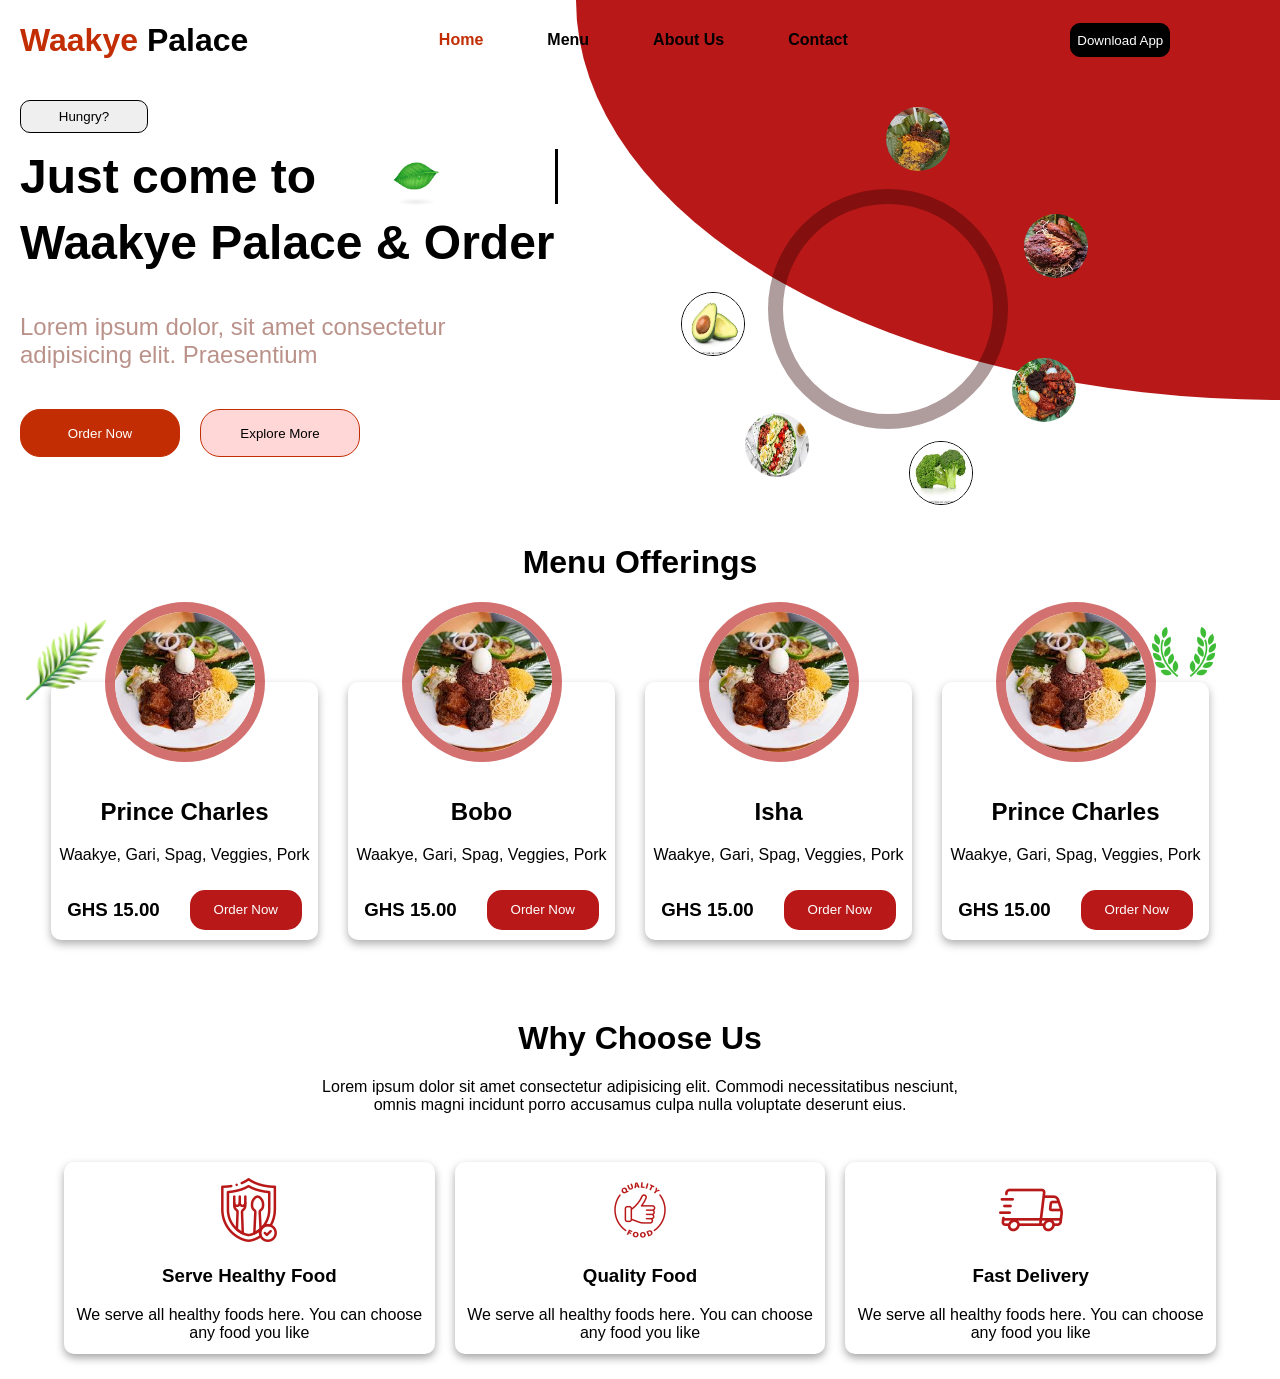
==== index.html @ 773791e7 "first commit" ====
<!DOCTYPE html>
<html lang="en">
<head>
    <meta charset="UTF-8">
    <meta name="viewport" content="width=device-width, initial-scale=1.0">
    <title>Waakye Palace</title>
    <link rel="stylesheet" href="index.css">
</head>
<body>
    <main>
        
        <div class="labels">
            <h1> <span class="active">Waakye</span> Palace</h1>
            <div class="nav-links">
                <a class="active" href="">Home</a>
                <a href="">Menu</a>
                <a href="">About Us</a>
                <a href="">Contact</a>
            </div>
            <button>Download App</button>
        </div>
        <div class="wrapper">
            <div class="concave"></div>
        </div>
        <div class="overlay"></div>
        <div class="second-follow-wrapper">
            <div class="modal-container">
                <div class="order-modal">
                    <form action="">
                        <div class="first-drop">
                            <input type="text" id="user-input" placeholder="Select Package" />
                            <button class="toggle-btn" data-target="Prince-Charles1">Select Option</button>
                            <select id="Prince-Charles1" style="display: none;">
                                <option value="option1">Option 1</option>
                                <option value="option2">Option 2</option>
                                <option value="option3">Option 3</option>
                                <option value="option4">Option 4</option>
                            </select>
                        </div>
                        <div class="first-drop second">
                            <input type="text" id="user-input" placeholder="Destination" />
                            <button class="toggle-btn" data-target="Prince-Charles2">Select Option</button>
                            <select id="Prince-Charles2" style="display: none;">
                                <option value="option1">Option 1</option>
                                <option value="option2">Option 2</option>
                                <option value="option3">Option 3</option>
                                <option value="option4">Option 4</option>
                            </select>
                        </div>
                        <div class="first-drop second">
                            <input type="text" id="user-input" placeholder="Topings" />
                            <button class="toggle-btn" data-target="Prince-Charles3">Select Option</button>
                            <select id="Prince-Charles3" style="display: none;">
                                <option value="option1">Option 1</option>
                                <option value="option2">Option 2</option>
                                <option value="option3">Option 3</option>
                                <option value="option4">Option 4</option>
                            </select>
                        </div>
                        <div class="first-drop second textarea">
                            <textarea id="user-note" placeholder="Add a note..."></textarea>
                        </div>
                        <button>Place Order</button>
                    </form>
                </div>
            </div>
            <button class="hungry">Hungry?</button>
            <img class="floatingleaf"  src="leaves2.avif" alt="">
            <img class="floatingleaf2"  src="leavesO.png" alt="">
            <img class="floatingleaf3"  src="Olive.png" alt="">
            <div class="second-follow">
                <div class="text-content">
                    <!-- <h1 class="typewriter">Just come to <br> Waakye Palace & Order</h1> -->
                    <h1>
                        <span class="typewriter line1">Just come to</span><br>
                        <span class="typewriter line2">Waakye Palace & Order</span>
                    </h1>
                    <p>
                        Lorem ipsum dolor, sit amet consectetur <br> adipisicing elit. 
                        Praesentium 
                    </p>
                    <div class="buttons">
                        <button class="active order-now">Order Now</button>
                        <button class="explore">Explore More</button>
                    </div>

                    
                </div>
                <div class="img-content">
                    <div class="center-container">
                        <video src="middleVid.mp4" class="big-food" autoplay loop muted></video>
                        
                        <div class="orbit">
                            <video src="SmallFood.mp4" class="small-food small1" autoplay loop muted></video>
                            <img src="small2.jpeg" class="small-food small2" />
                            <img src="small3.jpeg" class="small-food small3" />
                            <img src="small4.jpeg" class="small-food small4" />
                            <img src="small6.jpeg" class="small-food small6" />
                            <img src="small5.jpeg" class="small-food small5" />
                            <img src="small8.jpeg" class="small-food small8" />
                        </div>
                    </div>
                </div>
            </div>
        </div>
        <div class="choices">
            <!-- I will make this side Dynamic sorta thing -->
            <h1>Menu Offerings</h1>
            <div class="cards">
                <div class="card-items">
                    <img src="small1.jpeg" alt="">
                    <div class="card-details">
                        <h2>Prince Charles</h2>
                        <p>Waakye, Gari, Spag, Veggies, Pork</p>
                        <div class="card-buttons">
                            <h3>GHS 15.00</h3>
                            <button>Order Now</button>
                        </div>
                    </div>
                </div>
                <div class="card-items">
                    <img src="small1.jpeg" alt="">
                    <div class="card-details">
                        <h2>Bobo</h2>
                        <p>Waakye, Gari, Spag, Veggies, Pork</p>
                        <div class="card-buttons">
                            <h3>GHS 15.00</h3>
                            <button>Order Now</button>
                        </div>
                    </div>
                </div>
                <div class="card-items">
                    <img src="small1.jpeg" alt="">
                    <div class="card-details">
                        <h2>Isha</h2>
                        <p>Waakye, Gari, Spag, Veggies, Pork</p>
                        <div class="card-buttons">
                            <h3>GHS 15.00</h3>
                            <button>Order Now</button>
                        </div>
                    </div>
                </div>
                <div class="card-items">
                    <img src="small1.jpeg" alt="">
                    <div class="card-details">
                        <h2>Prince Charles</h2>
                        <p>Waakye, Gari, Spag, Veggies, Pork</p>
                        <div class="card-buttons">
                            <h3>GHS 15.00</h3>
                            <button>Order Now</button>
                        </div>
                    </div>
                </div>
                
            </div>
        </div>
        <div class="ending">
            <div class="text-contents">
                <h1>Why Choose Us</h1>
                <p>
                    Lorem ipsum dolor sit amet consectetur adipisicing elit. Commodi necessitatibus nesciunt, 
                    omnis magni incidunt porro accusamus culpa nulla voluptate deserunt eius. 
                </p>
            </div>
            <div class="cards-container">
                <div class="container-items">
                    <div class="ending-cards">
                        <img src="food-safety.png" alt="">
                        <h3>Serve Healthy Food</h3>
                        <p>We serve all healthy foods here. You can choose any food you like</p>
                    </div>
                </div>
                <div class="container-items">
                    <div class="ending-cards">
                        <img src="food.png" alt="">
                        <h3>Quality Food</h3>
                        <p>We serve all healthy foods here. You can choose any food you like</p>
                    </div>
                </div>
                <div class="container-items">
                    <div class="ending-cards">
                        <img src="express-delivery.png" alt="">
                        <h3>Fast Delivery</h3>
                        <p>We serve all healthy foods here. You can choose any food you like</p>
                    </div>
                </div>
            </div>
        </div>
    </main>
    <script src="index.js"></script>
</body>
</html>
---- index.css ----
* {
    box-sizing: border-box;
}

body{
    max-width: 100%;
    overflow-x: hidden;
    margin: 0;
    padding: 0;
    font-family: "Roboto", sans-serif;
    padding-bottom: 25px;
}


.wrapper{
    height: 25rem;
}

.concave{
    width: 55%;
    height: 100%;
    background-color: #b81818;
    margin-left: auto;
    border-bottom-left-radius: 100% 100%;
    border-top-left-radius: 0;
    border-top-right-radius: 0;
    border-bottom-right-radius: 0;
}

.labels{
    position: absolute;
    display: flex;
    align-items: center;
    width: 100%;
    height: 5rem;
    padding-left: 20px;
}

.labels .nav-links{
    display: flex;
    justify-content: center;
    width: 50%;
    gap: 4rem;
    margin-left: 5rem;
}

.nav-links .active,
.active{
    color: rgba(194, 45, 4);
}



.nav-links a:nth-last-child(2):hover,
.nav-links a:nth-last-child(1):hover {
    color: white; 
}


.explore{
    background: #ffc9c9bb;
}

.labels button{
    margin-left: 7rem;
    height: 2.1rem;
    background: black;
    border: 0.5px solid black;
    border-radius: 10px;
    outline: none;
    color: white;
}

.hungry{
    border: 1px solid black;
    padding: 8px;
    border-radius: 10px;
    width: 8rem;
}

.nav-links a{
    text-decoration: none;
    font-weight: bold;
    font-size: 16px;
    color: black;
}

.second-follow-wrapper{
    margin-top: -20rem;
    height: 50%;
    width: 100%;
    position: absolute;
    padding: 20px;
}

.second-follow{
    margin-top: 4rem;
    display: flex;
    align-items: center;
}



.text-content{
    margin-top: -5rem;
    width: 50%;
}

.text-content h1{
    font: bold;
    font-size: 48px;

    width: fit-content;
}

.text-content p{
    
    color: rgb(186, 146, 138);
    font-size: 24px;
}

.buttons{
    display: flex;
    gap: 20px;
    
}

.buttons .active{
    background: rgba(194, 45, 4);
    color: white;
}

.text-content button{
    width: 10rem;
    height: 3rem;
    cursor: pointer;
    border: 1px solid rgba(194, 45, 4);
    margin-top: 1rem;
    border-radius: 20px;
}

/* start from here */

.typewriter {
    overflow: hidden;
    white-space: nowrap;
    border-right: 3px solid black;
    display: inline-block;
    font-size: 48px;
  }
  
  /* First line typing */
  .line1 {
    width: 0;
    animation: typing 3s steps(20, end) forwards, blink 0.7s step-end infinite;
  }
  
  /* Second line typing (after first line finishes) */
  .line2 {
    width: 0;
    animation: typing 3s steps(25, end) forwards, blink 0.7s step-end infinite;
    animation-delay: 3.5s; /* delay after first line finishes */
    animation-fill-mode: forwards;
    /* border-right: none; Hide cursor initially */
  }

.line1.finished,
.line2.finished {
  border-right: none;
}
  
  /* Typing animation */
  @keyframes typing {
    from { width: 0 }
    to { width: 100% }
  }
  
  /* Cursor blink animation */
  @keyframes blink {
    from, to { border-color: transparent }
    50% { border-color: black }
  }
  
  /* Stop blinking cursor after typing */
  .line1.finished,
  .line2.finished {
    border-right: none;
  }
  

.img-content{

    margin-left: 8rem;
    margin-top: -2rem;
}

.floatingleaf{
    width: 4rem;
    height: 4rem;
    position: absolute;
    top: 15%;
    left: 30%;
}

.floatingleaf2{
    width: 5rem;
    height: 5rem;
    position: absolute;
    object-fit: cover;
    top: 120%;
    left: 2%;
}

.floatingleaf3{
    width: 4rem;
    height: 4rem;
    position: absolute;
    object-fit: cover;
    top: 120%;
    left: 90%;
}

.big-food{
    width: 15rem;
    height: 15rem;
    border-radius: 50%;
    border: 15px solid #2f010262;
    object-fit: cover;
}

.orbit {
    position: absolute;
    width: 18rem;
    height: 18rem;
    transform: translate(-50%, -50%);
    animation: rotate 15s linear infinite;
    z-index: 1;
}



.small-food{
    width: 4rem;
    height: 4rem;
    border-radius: 50%;
    position: absolute;
}


.small1 { top: -39%; left: 50%; transform: translate(-50%, -50%); object-fit: cover;}
.small2 { top: -52%; left: 102%; transform: translate(-50%, -50%); }
.small3 { top: -15%; left: 150%; transform: translate(-50%, -50%); }
.small4 { top: 35%; left: 146%; transform: translate(-50%, -50%); }
.small5 { top: 64%; left: 110%; transform: translate(-50%, -50%); border: 1px solid black;}
.small6 { top: 54%; left: 53%; transform: translate(-50%, -50%); }
.small8 { top: 12%; left: 31%; transform: translate(-50%, -50%); border: 1px solid black; }





.choices{
    margin-top: 9rem;
    padding: 0px 20px 0px 20px;
}

.choices h1{
    text-align: center;
}

.cards{
    display: grid;
    grid-template-columns: 1fr 1fr 1fr 1fr;
    gap: 30px;
    padding-right: 20px;
    width: 95%;
    margin: auto;
}

.card-items img{
    width: 10rem;
    height: 10rem;
    object-fit: cover;
    border-radius: 50%;
    position: absolute;
    margin-left: 3.4rem;
    border: 10px solid #b818189c;
}

.card-details{
    background: white;
    width: 100%;
    padding-top: 6rem;
    border-radius: 10px;
    padding-left: 5px;
    padding-right: 5px;
    margin-top: 5rem;
    text-align: center;
    box-shadow: 0px 4px 8px rgba(31, 31, 31, 0.352);
}

.card-buttons{
    display: flex;
    gap: 30px;
    justify-content: center;
    align-items: center;
}

.card-buttons button{
    height: 2.5rem;
    width: 7rem;
    background: #b81818;
    color: white;
    outline: none;
    border: none;
    border-radius: 15px;
}



.text-contents{
    width: 50%;
    text-align: center;
    margin: auto;
}

.ending{
    margin-top: 5rem;
    text-align: center;
}

.cards-container{
    margin: auto;
    width: 90%;
    display: flex;
    gap: 20px;
    margin-top: 3rem;
}

.container-items{
    border-radius: 10px;
    height: 12rem;
    padding-top: 1rem;
    box-shadow: 0px 4px 8px rgba(0, 0, 0, 0.352);
    cursor: pointer;
}

.container-items:hover{
    background: #b818185d;
}

.overlay {
    position: fixed; /* Stay in place even when scrolling */
    top: 0;
    left: 0;
    width: 100vw;
    height: 100vh;
    background-color: rgba(0, 0, 0, 0.5); /* semi-transparent black */
    backdrop-filter: blur(4px); /* optional blur effect */
    z-index: 1000; /* make sure it’s on top of other elements */
    display: none; /* initially hidden */
}

.modal-container{
    display: none;
    justify-content: center;
    align-items: center;
    width: 100%;
    position: absolute;
}

.order-modal{
    background: #fea3a3a7;
    max-width: 30%;
    /* height: 15rem; */
    z-index: 10000;
    display: grid;
    grid-template-columns: 1fr;
    justify-content: center;
    flex-direction: column;
    padding: 20px;
    border-radius: 10px;
}


.first-drop input{
    height: 2rem;
    border: 1px solid black;
    border-radius: 5px;
    padding: 5px;
    outline: none;
}

.second{
    margin-top: 1rem;
}

.textarea textarea{
    width: 100%;
    height: 8rem;
}


.toggle-btn{
    background: #f34040;
    padding: 5px;
    border-radius: 5px;
    outline: none;
    border: none;
    color: white;
    cursor: pointer;
}

.toggle-btn:hover{
    transform: scale(0.9);
}



@media screen and (max-width: 768px) {
    html{
        margin: 0;
        padding: 0;
        overflow-x: hidden;
        width: 100%;
        max-width: 100%;
    }

    body {
        width: 100%;
        max-width: 100%;
        overflow-x: hidden;
    }

    main{
        width: 100%;
        overflow-x: hidden;
    }

    .buttons{
        margin: 0;
        padding: 0;
        width: 90%;
    }
    
    



    

    /* .cards, .cards-container, .second-follow-wrapper, .choices {
        width: 100%;
        margin: 0 auto;
        padding: 0 15px;
    } */

  
    .labels h1 {
        margin-top: -5px;
      font-size: 20px;
    }

    .labels .active{
        color: white;
    }
  
    .labels .nav-links {
      position: fixed;
      top: 0;
      right: -100%;
      width: 60%;
      height: 100vh;
      background: rgba(206, 192, 192, 0.621);
      flex-direction: column;
      align-items: center;
      justify-content: flex-start;
      padding-top: 5rem;
      gap: 2rem;
      transition: all 0.3s ease;
      z-index: 100;
      box-shadow: -5px 0 15px rgba(0, 0, 0, 0.1);
    }
  
    .nav-links.active {
      right: 0;
    }

    .nav-links a.active {
        color: white; /* Active link color */
        font-weight: bold; /* Make active link bold */
    }
  
    .hamburger-menu {
        position: absolute; 
        top: 20px;
        right: 25px;
        z-index: 1000; 
        cursor: pointer;
        display: flex;
        flex-direction: column;
        gap: 5px;
    }
    .hamburger-menu span {
        width: 25px;
        height: 3px;
        background: black; 
        border-radius: 2px;
    }
    
  
    .labels button {
      display: none;
    }
  
    .concave {
      width: 100%;
      height: 80%;
      border-bottom-left-radius: 0;
    }
  
    .second-follow {
      flex-direction: column;
    }

  
    .text-content {
      width: 80%;
      text-align: center;
      margin-top: -12rem;
      margin-left: 0;
      
    }

    .text-content h1{
        font-size: 8px;
    }

    .typewriter {
        font-size: 1.2rem; /* Smaller font size for very small screens */
    }
    
      .line1, .line2 {
        max-width: 85%; /* Further limit the width */
        white-space: normal;
    }

    .floatingleaf3{
        left: 77%;
        top: 80%;
    }
  
    .img-content {
        margin: 0 auto;
        margin-top: 2rem;
        width: 80%;
        display: none;
    }

    .small1, .small2, .small3, .small5, .small6, .small8 {
        left: 50%;
        transform: translateX(-50%);
        display: none;
    }
  
    .buttons {
      justify-content: center;
    }

    .hungry{
        display: none;
    }
  
    .cards {
      grid-template-columns: 1fr;
      gap: 50px;
    }

    .cards-container{
        display: grid;
        grid-template-columns: 1fr;
        gap: 50px;
    }
  
    .second-follow-wrapper {
      margin-top: -15rem;
    }
  
    .small-food {
      width: 3rem;
      height: 3rem;
    }
  
    .text-contents {
      width: 95%;
    }
  
    .container-items {
      flex: 0 0 100%;
      max-width: 100%;
    }
}
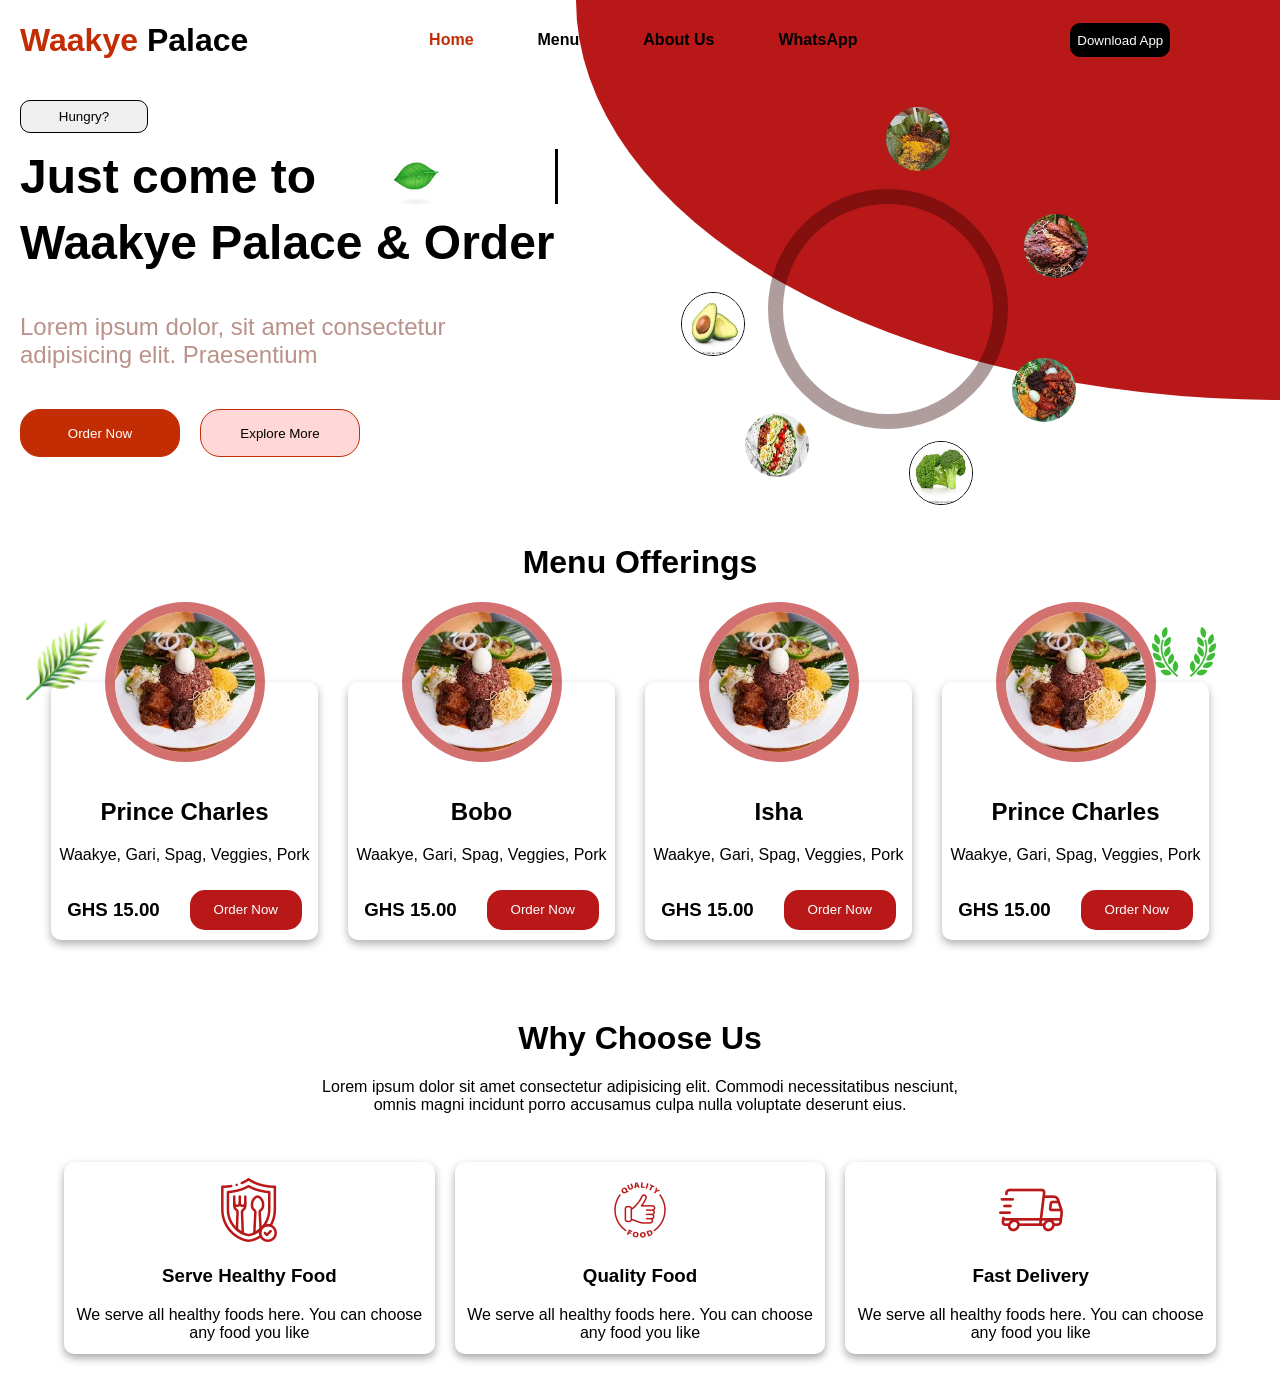
==== commit 5b2c475f: "added the checkout page" ====
--- a/index.html
+++ b/index.html
@@ -13,9 +13,9 @@
             <h1> <span class="active">Waakye</span> Palace</h1>
             <div class="nav-links">
                 <a class="active" href="">Home</a>
-                <a href="">Menu</a>
+                <a href="#menu-section">Menu</a>
                 <a href="">About Us</a>
-                <a href="">Contact</a>
+                <a href="https://wa.me/233257058564">WhatsApp</a>
             </div>
             <button>Download App</button>
         </div>
@@ -80,8 +80,8 @@
                         Praesentium 
                     </p>
                     <div class="buttons">
-                        <button class="active order-now">Order Now</button>
-                        <button class="explore">Explore More</button>
+                        <button class="active" onclick="window.location.href='explore.html'">Order Now</button>
+                        <button class="explore" onclick="alert('hello there this page will be implemented soon')">Explore More</button>
                     </div>
 
                     
@@ -103,7 +103,7 @@
                 </div>
             </div>
         </div>
-        <div class="choices">
+        <div class="choices" id="menu-section">
             <!-- I will make this side Dynamic sorta thing -->
             <h1>Menu Offerings</h1>
             <div class="cards">
@@ -114,7 +114,7 @@
                         <p>Waakye, Gari, Spag, Veggies, Pork</p>
                         <div class="card-buttons">
                             <h3>GHS 15.00</h3>
-                            <button>Order Now</button>
+                            <button class="order-now">Order Now</button>
                         </div>
                     </div>
                 </div>
@@ -125,7 +125,7 @@
                         <p>Waakye, Gari, Spag, Veggies, Pork</p>
                         <div class="card-buttons">
                             <h3>GHS 15.00</h3>
-                            <button>Order Now</button>
+                            <button class="order-now">Order Now</button>
                         </div>
                     </div>
                 </div>
@@ -136,7 +136,7 @@
                         <p>Waakye, Gari, Spag, Veggies, Pork</p>
                         <div class="card-buttons">
                             <h3>GHS 15.00</h3>
-                            <button>Order Now</button>
+                            <button class="order-now">Order Now</button>
                         </div>
                     </div>
                 </div>
@@ -147,7 +147,7 @@
                         <p>Waakye, Gari, Spag, Veggies, Pork</p>
                         <div class="card-buttons">
                             <h3>GHS 15.00</h3>
-                            <button>Order Now</button>
+                            <button class="order-now">Order Now</button>
                         </div>
                     </div>
                 </div>
--- a/index.css
+++ b/index.css
@@ -1,5 +1,9 @@
 * {
     box-sizing: border-box;
+}
+
+html {
+    scroll-behavior: smooth;
 }
 
 body{
@@ -365,13 +369,16 @@
     display: none;
     justify-content: center;
     align-items: center;
-    width: 100%;
-    position: absolute;
+    width: 35%;
+    position: fixed;
+    top: 20%;
+    left: 35%;
+    z-index: 3000;
 }
 
 .order-modal{
     background: #fea3a3a7;
-    max-width: 30%;
+    max-width: 80%;
     /* height: 15rem; */
     z-index: 10000;
     display: grid;
@@ -380,6 +387,7 @@
     flex-direction: column;
     padding: 20px;
     border-radius: 10px;
+
 }
 
 
@@ -413,6 +421,10 @@
 
 .toggle-btn:hover{
     transform: scale(0.9);
+}
+
+.order-now{
+    cursor: pointer;
 }
 
 
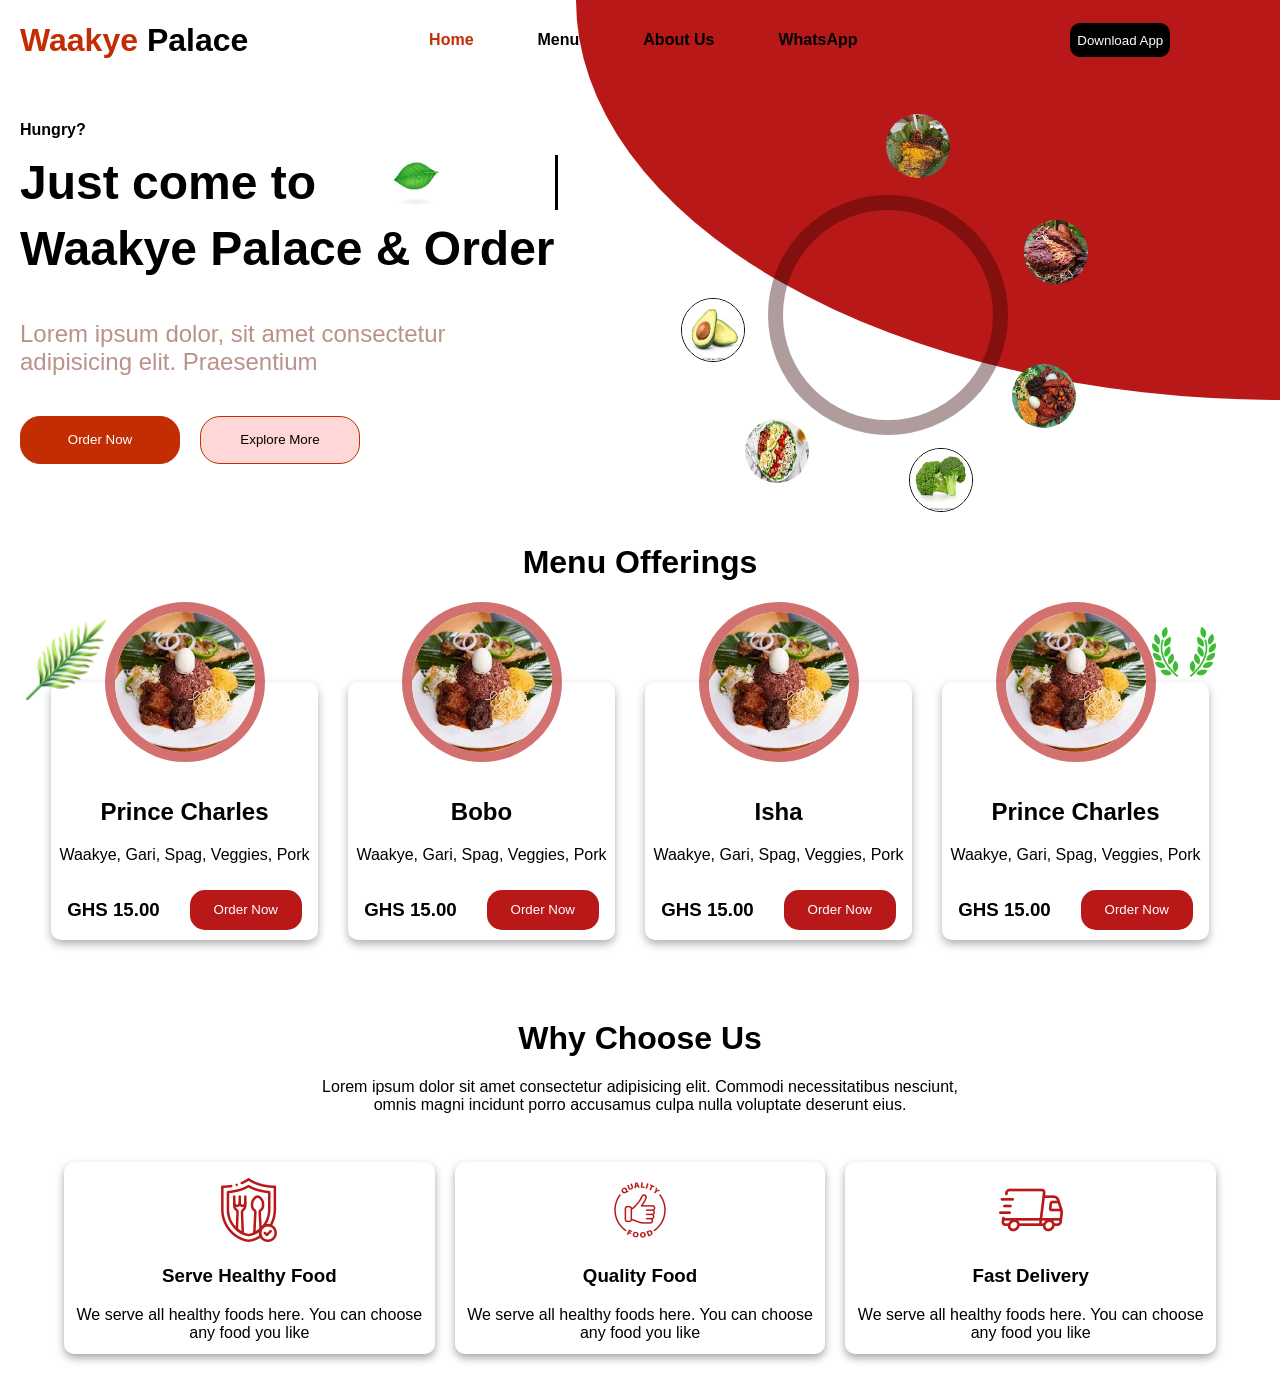
==== commit 20e86735: "added a sticky header or wahlever they call it" ====
--- a/index.html
+++ b/index.html
@@ -5,6 +5,7 @@
     <meta name="viewport" content="width=device-width, initial-scale=1.0">
     <title>Waakye Palace</title>
     <link rel="stylesheet" href="index.css">
+    <link rel="icon" href="favicon.ico" type="image/png">
 </head>
 <body>
     <main>
@@ -64,7 +65,7 @@
                     </form>
                 </div>
             </div>
-            <button class="hungry">Hungry?</button>
+            <h4 class="hungry2">Hungry?</h4>
             <img class="floatingleaf"  src="leaves2.avif" alt="">
             <img class="floatingleaf2"  src="leavesO.png" alt="">
             <img class="floatingleaf3"  src="Olive.png" alt="">
--- a/index.css
+++ b/index.css
@@ -32,12 +32,25 @@
 }
 
 .labels{
-    position: absolute;
+    position: fixed;
     display: flex;
     align-items: center;
     width: 100%;
     height: 5rem;
     padding-left: 20px;
+    z-index: 500;
+    transition: background-color 0.3s ease;
+}
+
+.labels.scrolled{
+    background-color: rgba(0, 0, 0, 0.8);
+    color: white;
+}
+
+.labels.scrolled .nav-links a,
+.labels.scrolled button,
+.labels.scrolled h1 {
+  color: white;
 }
 
 .labels .nav-links{
